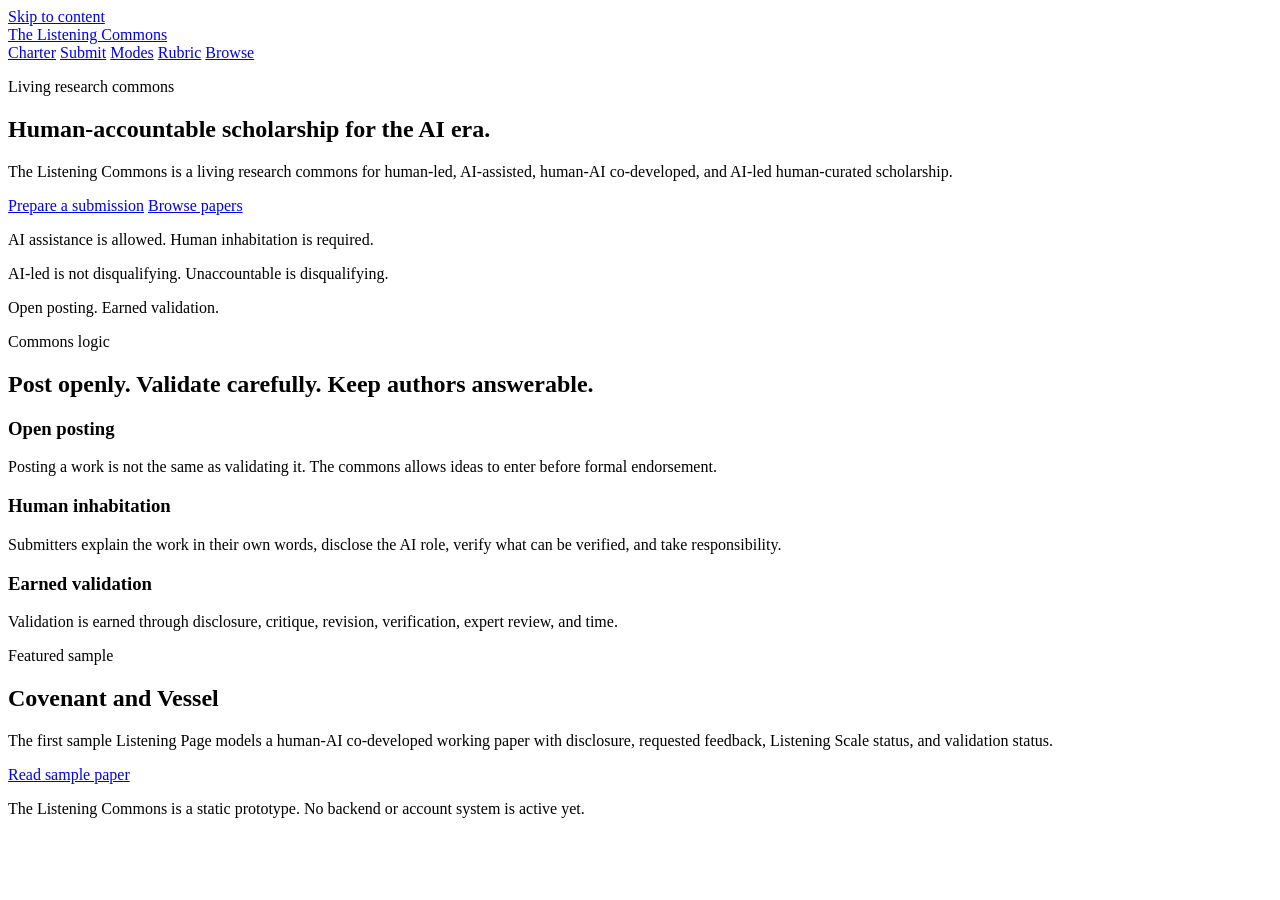
==== index.html @ d12aaca3 "Build static website prototype" ====
<!doctype html>
<html lang="en">
  <head>
    <meta charset="utf-8">
    <meta name="viewport" content="width=device-width, initial-scale=1">
    <title>The Listening Commons</title>
    <meta name="description" content="A living research commons for human-accountable AI-assisted scholarship.">
    <link rel="stylesheet" href="styles.css">
  </head>
  <body>
    <a class="skip-link" href="#main">Skip to content</a>
    <header class="site-header">
      <nav class="nav" aria-label="Primary navigation">
        <a class="brand" href="index.html">The Listening Commons</a>
        <div class="nav-links">
          <a href="charter.html">Charter</a>
          <a href="submission.html">Submit</a>
          <a href="contribution-modes.html">Modes</a>
          <a href="validation-rubric.html">Rubric</a>
          <a href="browse.html">Browse</a>
        </div>
      </nav>
    </header>

    <main id="main">
      <section class="hero">
        <div class="hero-text">
          <p class="eyebrow">Living research commons</p>
          <h1>Human-accountable scholarship for the AI era.</h1>
          <p class="lede">The Listening Commons is a living research commons for human-led, AI-assisted, human-AI co-developed, and AI-led human-curated scholarship.</p>
          <div class="hero-actions">
            <a class="button primary" href="submission.html">Prepare a submission</a>
            <a class="button secondary" href="browse.html">Browse papers</a>
          </div>
        </div>
        <aside class="principles" aria-label="Core commitments">
          <p>AI assistance is allowed. Human inhabitation is required.</p>
          <p>AI-led is not disqualifying. Unaccountable is disqualifying.</p>
          <p>Open posting. Earned validation.</p>
        </aside>
      </section>

      <section class="section">
        <div class="section-heading">
          <p class="eyebrow">Commons logic</p>
          <h2>Post openly. Validate carefully. Keep authors answerable.</h2>
        </div>
        <div class="three-column">
          <article class="card">
            <h3>Open posting</h3>
            <p>Posting a work is not the same as validating it. The commons allows ideas to enter before formal endorsement.</p>
          </article>
          <article class="card">
            <h3>Human inhabitation</h3>
            <p>Submitters explain the work in their own words, disclose the AI role, verify what can be verified, and take responsibility.</p>
          </article>
          <article class="card">
            <h3>Earned validation</h3>
            <p>Validation is earned through disclosure, critique, revision, verification, expert review, and time.</p>
          </article>
        </div>
      </section>

      <section class="section band">
        <div class="split">
          <div>
            <p class="eyebrow">Featured sample</p>
            <h2>Covenant and Vessel</h2>
            <p>The first sample Listening Page models a human-AI co-developed working paper with disclosure, requested feedback, Listening Scale status, and validation status.</p>
          </div>
          <a class="button primary" href="papers/covenant-and-vessel.html">Read sample paper</a>
        </div>
      </section>
    </main>

    <footer class="site-footer">
      <p>The Listening Commons is a static prototype. No backend or account system is active yet.</p>
    </footer>
  </body>
</html>
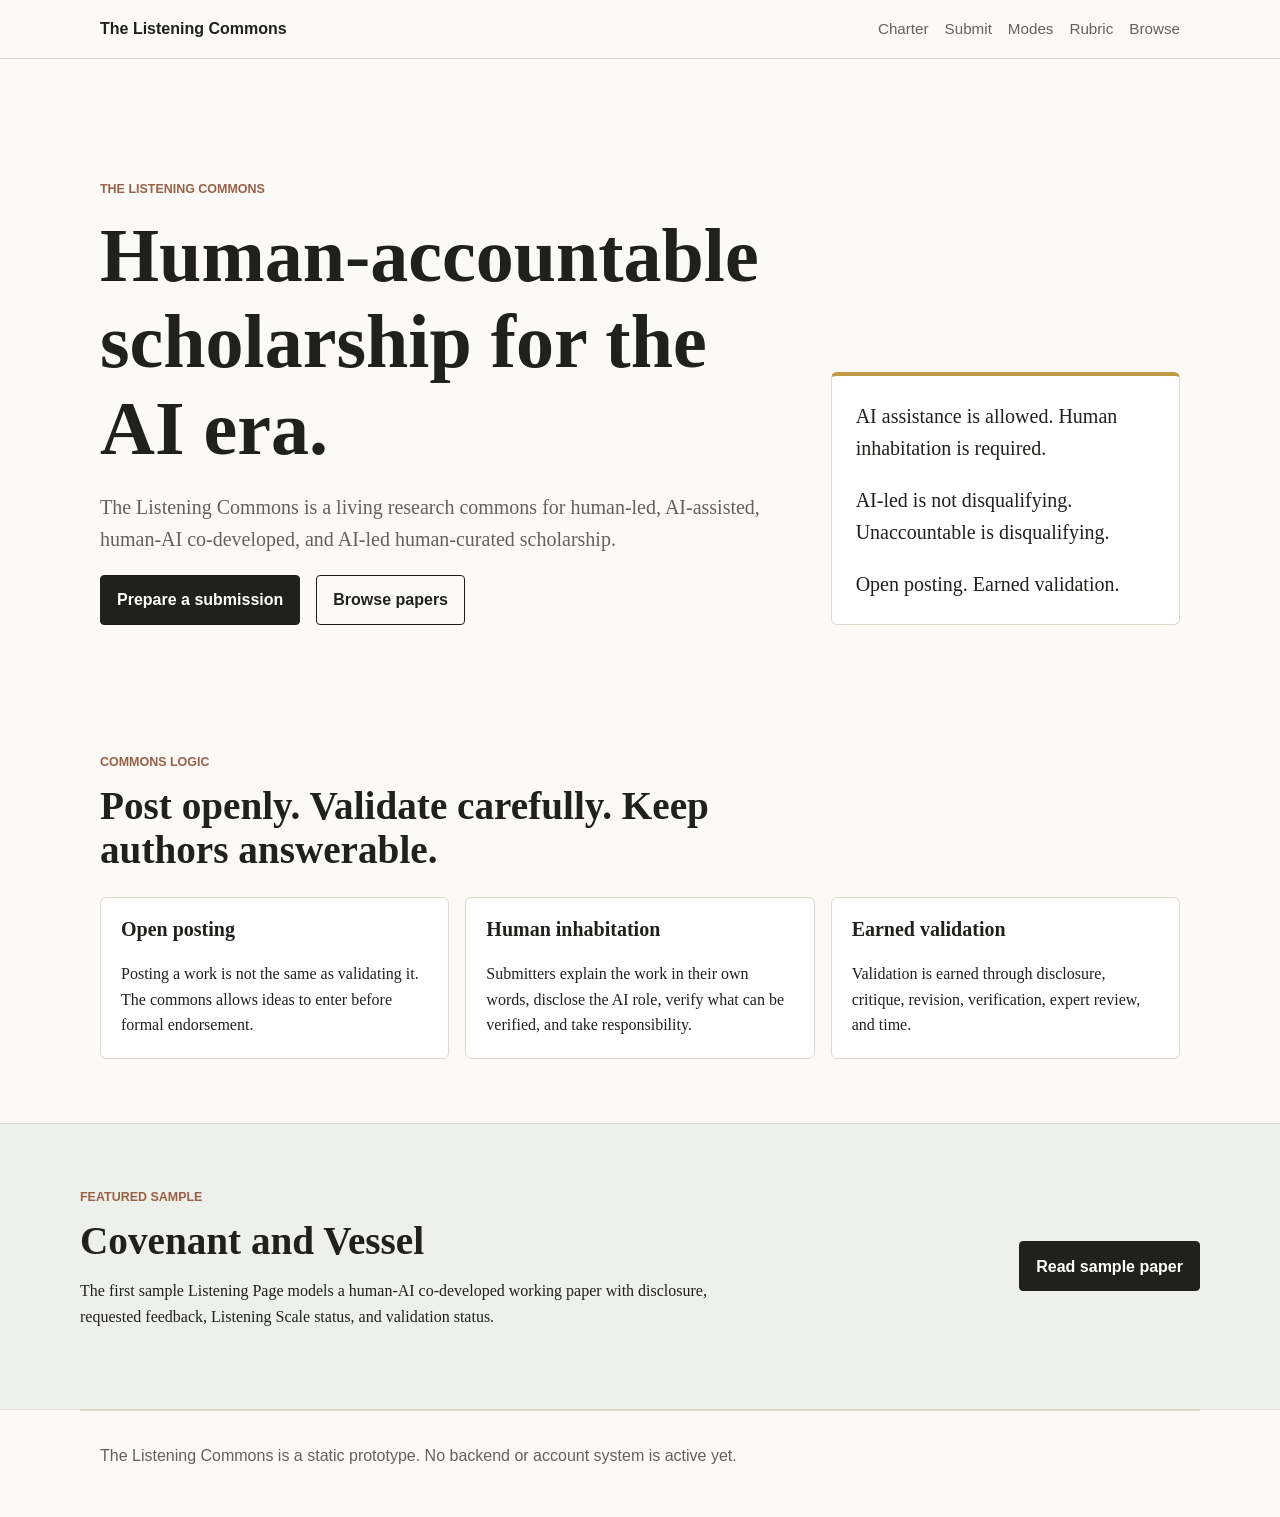
==== commit cf9a1b4e: "Use project name on landing page" ====
--- a/index.html
+++ b/index.html
@@ -25,7 +25,7 @@
     <main id="main">
       <section class="hero">
         <div class="hero-text">
-          <p class="eyebrow">Living research commons</p>
+          <p class="eyebrow">The Listening Commons</p>
           <h1>Human-accountable scholarship for the AI era.</h1>
           <p class="lede">The Listening Commons is a living research commons for human-led, AI-assisted, human-AI co-developed, and AI-led human-curated scholarship.</p>
           <div class="hero-actions">
--- a/styles.css
+++ b/styles.css
@@ -0,0 +1,413 @@
+:root {
+  color-scheme: light;
+  --ink: #20201d;
+  --muted: #666158;
+  --paper: #fbfaf7;
+  --surface: #ffffff;
+  --line: #ded8cc;
+  --sage: #586f62;
+  --clay: #9a6047;
+  --gold: #c09a45;
+  --focus: #1b5e7a;
+  --max-width: 1120px;
+}
+
+* {
+  box-sizing: border-box;
+}
+
+body {
+  margin: 0;
+  background: var(--paper);
+  color: var(--ink);
+  font-family: Georgia, "Times New Roman", serif;
+  line-height: 1.6;
+}
+
+a {
+  color: var(--focus);
+  text-decoration-thickness: 0.08em;
+  text-underline-offset: 0.18em;
+}
+
+a:hover {
+  color: var(--clay);
+}
+
+.skip-link {
+  position: absolute;
+  left: 1rem;
+  top: -4rem;
+  z-index: 10;
+  background: var(--ink);
+  color: white;
+  padding: 0.6rem 0.8rem;
+}
+
+.skip-link:focus {
+  top: 1rem;
+}
+
+.site-header {
+  background: rgba(251, 250, 247, 0.96);
+  border-bottom: 1px solid var(--line);
+  position: sticky;
+  top: 0;
+  z-index: 5;
+}
+
+.nav {
+  align-items: center;
+  display: flex;
+  gap: 1rem;
+  justify-content: space-between;
+  margin: 0 auto;
+  max-width: var(--max-width);
+  padding: 1rem 1.25rem;
+}
+
+.brand {
+  color: var(--ink);
+  font-family: Arial, Helvetica, sans-serif;
+  font-weight: 700;
+  text-decoration: none;
+}
+
+.nav-links {
+  display: flex;
+  flex-wrap: wrap;
+  gap: 0.4rem 1rem;
+  justify-content: flex-end;
+}
+
+.nav-links a {
+  color: var(--muted);
+  font-family: Arial, Helvetica, sans-serif;
+  font-size: 0.95rem;
+  text-decoration: none;
+}
+
+.nav-links a:hover,
+.nav-links a[aria-current="page"] {
+  color: var(--ink);
+}
+
+.hero,
+.page,
+.section {
+  margin: 0 auto;
+  max-width: var(--max-width);
+  padding: 4rem 1.25rem;
+}
+
+.hero {
+  align-items: end;
+  display: grid;
+  gap: 2rem;
+  grid-template-columns: minmax(0, 1.6fr) minmax(18rem, 0.8fr);
+  min-height: 70vh;
+}
+
+.hero-text {
+  max-width: 48rem;
+}
+
+.eyebrow,
+.status {
+  color: var(--clay);
+  font-family: Arial, Helvetica, sans-serif;
+  font-size: 0.78rem;
+  font-weight: 700;
+  letter-spacing: 0;
+  margin: 0 0 0.7rem;
+  text-transform: uppercase;
+}
+
+h1,
+h2,
+h3,
+p {
+  margin-top: 0;
+}
+
+h1,
+h2,
+h3 {
+  line-height: 1.14;
+}
+
+h1 {
+  font-size: clamp(2.35rem, 8vw, 4.75rem);
+  margin-bottom: 1.2rem;
+}
+
+h2 {
+  font-size: clamp(1.65rem, 4vw, 2.45rem);
+  margin-bottom: 0.9rem;
+}
+
+h3 {
+  font-size: 1.25rem;
+}
+
+.lede {
+  color: var(--muted);
+  font-size: 1.25rem;
+  max-width: 42rem;
+}
+
+.hero-actions,
+.split {
+  align-items: center;
+  display: flex;
+  flex-wrap: wrap;
+  gap: 1rem;
+}
+
+.button {
+  border: 1px solid var(--ink);
+  border-radius: 4px;
+  display: inline-flex;
+  font-family: Arial, Helvetica, sans-serif;
+  font-weight: 700;
+  min-height: 2.75rem;
+  padding: 0.7rem 1rem;
+  text-decoration: none;
+}
+
+.button.primary {
+  background: var(--ink);
+  color: white;
+}
+
+.button.secondary {
+  background: transparent;
+  color: var(--ink);
+}
+
+.principles,
+.card,
+.paper-card,
+.metadata,
+.form {
+  background: var(--surface);
+  border: 1px solid var(--line);
+  border-radius: 6px;
+}
+
+.principles {
+  border-top: 4px solid var(--gold);
+  padding: 1.5rem;
+}
+
+.principles p {
+  font-size: 1.25rem;
+}
+
+.principles p:last-child,
+.card p:last-child,
+.paper-card p:last-child,
+.prose p:last-child {
+  margin-bottom: 0;
+}
+
+.section-heading {
+  max-width: 44rem;
+}
+
+.three-column,
+.mode-list,
+.rubric,
+.paper-list {
+  display: grid;
+  gap: 1rem;
+  margin-top: 1.5rem;
+}
+
+.three-column {
+  grid-template-columns: repeat(3, 1fr);
+}
+
+.mode-list,
+.rubric {
+  grid-template-columns: repeat(2, 1fr);
+}
+
+.card,
+.rubric article,
+.paper-card,
+.metadata,
+.form {
+  padding: 1.25rem;
+}
+
+.band {
+  background: #eef1eb;
+  border-block: 1px solid var(--line);
+  max-width: none;
+}
+
+.band .split {
+  justify-content: space-between;
+  margin: 0 auto;
+  max-width: var(--max-width);
+}
+
+.band p {
+  max-width: 42rem;
+}
+
+.page-header {
+  border-bottom: 1px solid var(--line);
+  margin-bottom: 2rem;
+  padding-bottom: 2rem;
+}
+
+.prose {
+  max-width: 48rem;
+}
+
+.prose ul {
+  padding-left: 1.2rem;
+}
+
+.prose li + li {
+  margin-top: 0.4rem;
+}
+
+blockquote {
+  border-left: 3px solid var(--gold);
+  color: var(--muted);
+  margin: 1rem 0 0;
+  padding-left: 1rem;
+}
+
+.prose blockquote {
+  color: var(--ink);
+  font-size: 1.25rem;
+}
+
+.form {
+  display: grid;
+  gap: 1rem;
+  max-width: 44rem;
+}
+
+.form label,
+.form legend {
+  color: var(--ink);
+  display: grid;
+  font-family: Arial, Helvetica, sans-serif;
+  font-weight: 700;
+  gap: 0.35rem;
+}
+
+input,
+select,
+textarea {
+  background: white;
+  border: 1px solid var(--line);
+  border-radius: 4px;
+  color: var(--ink);
+  font: 1rem Arial, Helvetica, sans-serif;
+  padding: 0.75rem;
+  width: 100%;
+}
+
+input:focus,
+select:focus,
+textarea:focus,
+button:focus,
+a:focus {
+  outline: 3px solid rgba(27, 94, 122, 0.3);
+  outline-offset: 3px;
+}
+
+fieldset {
+  border: 1px solid var(--line);
+  border-radius: 4px;
+  margin: 0;
+  padding: 1rem;
+}
+
+.choice {
+  align-items: center;
+  display: flex !important;
+  font-weight: 400 !important;
+  gap: 0.55rem !important;
+}
+
+.choice input {
+  width: auto;
+}
+
+.paper-card {
+  display: grid;
+  gap: 1.5rem;
+  grid-template-columns: minmax(0, 1fr) minmax(14rem, 0.35fr);
+}
+
+dl {
+  margin: 0;
+}
+
+dt {
+  color: var(--muted);
+  font-family: Arial, Helvetica, sans-serif;
+  font-size: 0.82rem;
+  font-weight: 700;
+}
+
+dd {
+  margin: 0 0 0.8rem;
+}
+
+.back-link {
+  display: inline-block;
+  font-family: Arial, Helvetica, sans-serif;
+  margin-bottom: 1.5rem;
+}
+
+.metadata {
+  margin-bottom: 2rem;
+}
+
+.metadata dl {
+  display: grid;
+  gap: 1rem;
+  grid-template-columns: repeat(4, 1fr);
+}
+
+.site-footer {
+  border-top: 1px solid var(--line);
+  color: var(--muted);
+  font-family: Arial, Helvetica, sans-serif;
+  margin: 0 auto;
+  max-width: var(--max-width);
+  padding: 2rem 1.25rem;
+}
+
+@media (max-width: 820px) {
+  .nav {
+    align-items: flex-start;
+    flex-direction: column;
+  }
+
+  .nav-links {
+    justify-content: flex-start;
+  }
+
+  .hero,
+  .three-column,
+  .mode-list,
+  .rubric,
+  .paper-card,
+  .metadata dl {
+    grid-template-columns: 1fr;
+  }
+
+  .hero {
+    min-height: auto;
+    padding-top: 3rem;
+  }
+}
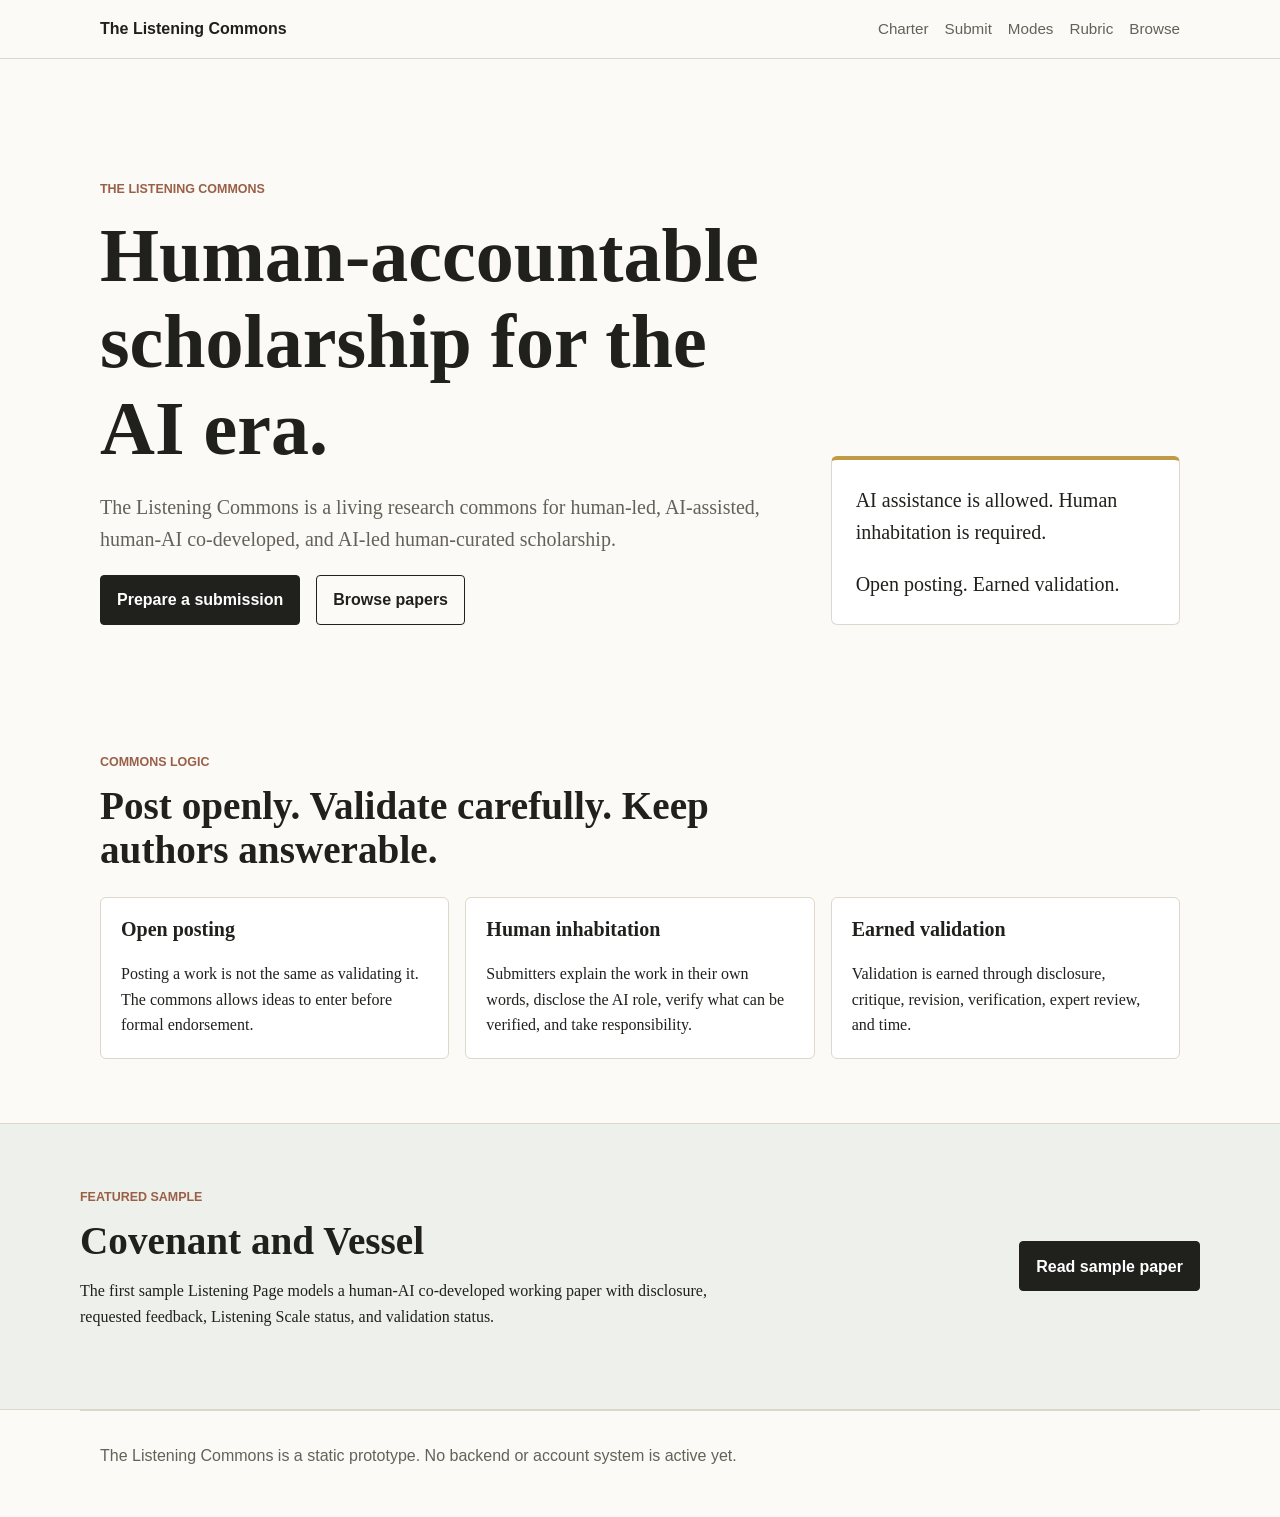
==== commit 064d88e9: "Remove disqualifying language from landing page" ====
--- a/index.html
+++ b/index.html
@@ -35,7 +35,6 @@
         </div>
         <aside class="principles" aria-label="Core commitments">
           <p>AI assistance is allowed. Human inhabitation is required.</p>
-          <p>AI-led is not disqualifying. Unaccountable is disqualifying.</p>
           <p>Open posting. Earned validation.</p>
         </aside>
       </section>
